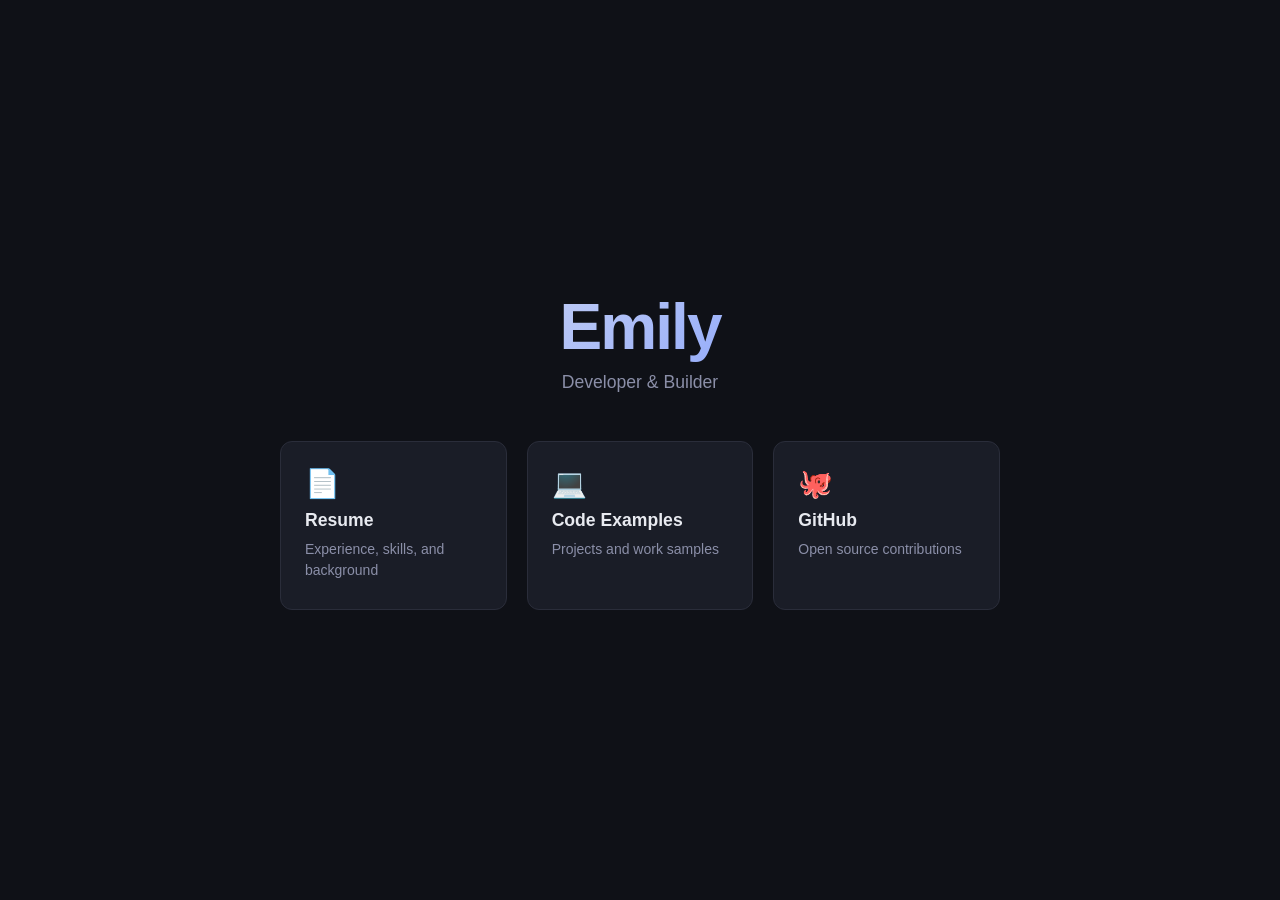
==== index.html @ 5e96f5df "Initial GitHub Pages landing zone site" ====
<!DOCTYPE html>
<html lang="en">
<head>
  <meta charset="UTF-8" />
  <meta name="viewport" content="width=device-width, initial-scale=1.0" />
  <title>Emily – Landing Zone</title>
  <link rel="stylesheet" href="style.css" />
</head>
<body>
  <main>
    <header>
      <h1>Emily</h1>
      <p class="tagline">Developer &amp; Builder</p>
    </header>

    <nav class="cards">
      <a class="card" href="resume.html">
        <span class="icon">📄</span>
        <h2>Resume</h2>
        <p>Experience, skills, and background</p>
      </a>

      <a class="card" href="projects.html">
        <span class="icon">💻</span>
        <h2>Code Examples</h2>
        <p>Projects and work samples</p>
      </a>

      <a class="card" href="https://github.com/emily" target="_blank" rel="noopener">
        <span class="icon">🐙</span>
        <h2>GitHub</h2>
        <p>Open source contributions</p>
      </a>
    </nav>
  </main>
</body>
</html>
---- style.css ----
*, *::before, *::after {
  box-sizing: border-box;
  margin: 0;
  padding: 0;
}

:root {
  --bg: #0f1117;
  --surface: #1a1d27;
  --border: #2a2d3a;
  --accent: #6c8eff;
  --accent-hover: #8aa3ff;
  --text: #e8eaf0;
  --muted: #8b8fa8;
  --radius: 12px;
}

body {
  background: var(--bg);
  color: var(--text);
  font-family: -apple-system, BlinkMacSystemFont, "Segoe UI", sans-serif;
  min-height: 100vh;
  display: flex;
  align-items: center;
  justify-content: center;
  padding: 2rem;
}

main {
  max-width: 720px;
  width: 100%;
}

header {
  text-align: center;
  margin-bottom: 3rem;
}

header h1 {
  font-size: clamp(2.5rem, 6vw, 4rem);
  font-weight: 700;
  letter-spacing: -0.03em;
  background: linear-gradient(135deg, var(--text), var(--accent));
  -webkit-background-clip: text;
  -webkit-text-fill-color: transparent;
  background-clip: text;
}

.tagline {
  margin-top: 0.5rem;
  color: var(--muted);
  font-size: 1.1rem;
}

.cards {
  display: grid;
  grid-template-columns: repeat(auto-fit, minmax(180px, 1fr));
  gap: 1.25rem;
}

.card {
  background: var(--surface);
  border: 1px solid var(--border);
  border-radius: var(--radius);
  padding: 1.75rem 1.5rem;
  text-decoration: none;
  color: inherit;
  transition: border-color 0.2s, transform 0.2s, box-shadow 0.2s;
  display: flex;
  flex-direction: column;
  gap: 0.5rem;
}

.card:hover {
  border-color: var(--accent);
  transform: translateY(-3px);
  box-shadow: 0 8px 24px rgba(108, 142, 255, 0.12);
}

.card .icon {
  font-size: 1.75rem;
  line-height: 1;
}

.card h2 {
  font-size: 1.1rem;
  font-weight: 600;
  margin-top: 0.25rem;
}

.card p {
  font-size: 0.875rem;
  color: var(--muted);
  line-height: 1.5;
}

/* Shared page styles */
.page {
  max-width: 720px;
  margin: 0 auto;
  padding: 2rem;
}

.back {
  display: inline-flex;
  align-items: center;
  gap: 0.4rem;
  color: var(--accent);
  text-decoration: none;
  font-size: 0.9rem;
  margin-bottom: 2rem;
}

.back:hover { color: var(--accent-hover); }

.page h1 {
  font-size: 2rem;
  margin-bottom: 0.5rem;
}

.page .subtitle {
  color: var(--muted);
  margin-bottom: 2.5rem;
}

/* Resume styles */
.section {
  margin-bottom: 2.5rem;
}

.section h2 {
  font-size: 0.75rem;
  text-transform: uppercase;
  letter-spacing: 0.1em;
  color: var(--accent);
  margin-bottom: 1rem;
  padding-bottom: 0.5rem;
  border-bottom: 1px solid var(--border);
}

.entry {
  margin-bottom: 1.25rem;
}

.entry-header {
  display: flex;
  justify-content: space-between;
  align-items: baseline;
  flex-wrap: wrap;
  gap: 0.25rem;
}

.entry h3 {
  font-size: 1rem;
  font-weight: 600;
}

.entry .date {
  font-size: 0.8rem;
  color: var(--muted);
}

.entry .org {
  color: var(--muted);
  font-size: 0.9rem;
  margin-bottom: 0.4rem;
}

.entry ul {
  padding-left: 1.25rem;
  font-size: 0.9rem;
  line-height: 1.7;
  color: var(--muted);
}

.tags {
  display: flex;
  flex-wrap: wrap;
  gap: 0.5rem;
}

.tag {
  background: var(--border);
  border-radius: 4px;
  padding: 0.25rem 0.65rem;
  font-size: 0.8rem;
  color: var(--text);
}

/* Projects styles */
.project-grid {
  display: grid;
  gap: 1.25rem;
}

.project-card {
  background: var(--surface);
  border: 1px solid var(--border);
  border-radius: var(--radius);
  padding: 1.5rem;
}

.project-card h3 {
  font-size: 1.05rem;
  margin-bottom: 0.4rem;
}

.project-card p {
  color: var(--muted);
  font-size: 0.9rem;
  line-height: 1.6;
  margin-bottom: 1rem;
}

.project-links {
  display: flex;
  gap: 0.75rem;
}

.project-links a {
  color: var(--accent);
  text-decoration: none;
  font-size: 0.85rem;
}

.project-links a:hover { color: var(--accent-hover); }
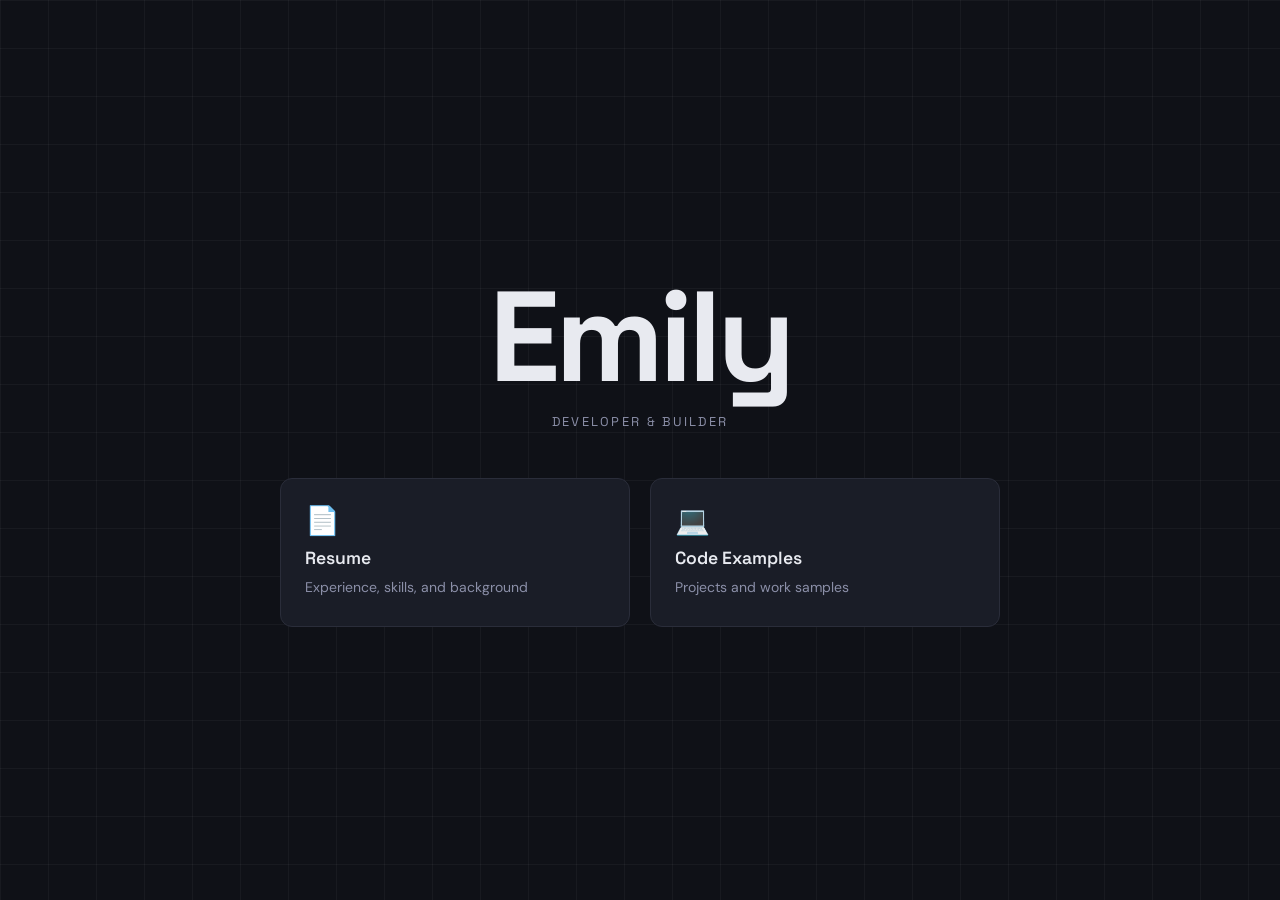
==== commit fccd5933: "Add GitHub Actions workflow for deployment, enhance HTML metadata, and update styles - Created deplo" ====
--- a/index.html
+++ b/index.html
@@ -3,7 +3,11 @@
 <head>
   <meta charset="UTF-8" />
   <meta name="viewport" content="width=device-width, initial-scale=1.0" />
-  <title>Emily – Landing Zone</title>
+  <title>Emily S. Burch – Software Engineer</title>
+  <meta name="description" content="Portfolio of Emily S. Burch — senior software engineer specializing in CI/CD, game engine build systems, and platform delivery." />
+  <link rel="icon" href="data:image/svg+xml,<svg xmlns='http://www.w3.org/2000/svg' viewBox='0 0 32 32'><rect width='32' height='32' rx='6' fill='%230f1117'/><text x='16' y='23' text-anchor='middle' font-family='system-ui,sans-serif' font-size='19' font-weight='700' fill='%236c8eff'>E</text></svg>" />
+  <link rel="preconnect" href="https://fonts.googleapis.com" />
+  <link rel="preconnect" href="https://fonts.gstatic.com" crossorigin />
   <link rel="stylesheet" href="style.css" />
 </head>
 <body>
@@ -13,23 +17,17 @@
       <p class="tagline">Developer &amp; Builder</p>
     </header>
 
-    <nav class="cards">
+    <nav class="cards" aria-label="Site sections">
       <a class="card" href="resume.html">
-        <span class="icon">📄</span>
+        <span class="icon" aria-hidden="true">📄</span>
         <h2>Resume</h2>
         <p>Experience, skills, and background</p>
       </a>
 
       <a class="card" href="projects.html">
-        <span class="icon">💻</span>
+        <span class="icon" aria-hidden="true">💻</span>
         <h2>Code Examples</h2>
         <p>Projects and work samples</p>
-      </a>
-
-      <a class="card" href="https://github.com/emily" target="_blank" rel="noopener">
-        <span class="icon">🐙</span>
-        <h2>GitHub</h2>
-        <p>Open source contributions</p>
       </a>
     </nav>
   </main>
--- a/style.css
+++ b/style.css
@@ -1,24 +1,42 @@
+@import url('https://fonts.googleapis.com/css2?family=Space+Grotesk:wght@400;600;700&family=DM+Sans:wght@400;500&display=swap');
+
 *, *::before, *::after {
   box-sizing: border-box;
   margin: 0;
   padding: 0;
 }
 
+@keyframes fade-up {
+  from { opacity: 0; transform: translateY(10px); }
+  to   { opacity: 1; transform: translateY(0); }
+}
+
+/* Focus indicators — visible for all keyboard/assistive-tech users */
+:focus-visible {
+  outline: 2px solid var(--accent);
+  outline-offset: 3px;
+  border-radius: var(--radius-sm);
+}
+
 :root {
+  --font-heading: 'Space Grotesk', sans-serif;
+  --font-body: 'DM Sans', sans-serif;
   --bg: #0f1117;
   --surface: #1a1d27;
   --border: #2a2d3a;
   --accent: #6c8eff;
   --accent-hover: #8aa3ff;
+  --accent-glow: rgba(108, 142, 255, 0.12);
   --text: #e8eaf0;
   --muted: #8b8fa8;
   --radius: 12px;
+  --radius-sm: 4px;
 }
 
 body {
   background: var(--bg);
   color: var(--text);
-  font-family: -apple-system, BlinkMacSystemFont, "Segoe UI", sans-serif;
+  font-family: var(--font-body);
   min-height: 100vh;
   display: flex;
   align-items: center;
@@ -26,9 +44,23 @@
   padding: 2rem;
 }
 
+/* Subtle technical grid — adds depth without decoration */
+body::before {
+  content: '';
+  position: fixed;
+  inset: 0;
+  background-image:
+    linear-gradient(rgba(255, 255, 255, 0.04) 1px, transparent 1px),
+    linear-gradient(90deg, rgba(255, 255, 255, 0.04) 1px, transparent 1px);
+  background-size: 48px 48px;
+  pointer-events: none;
+  z-index: -1;
+}
+
 main {
   max-width: 720px;
   width: 100%;
+  animation: fade-up 0.45s cubic-bezier(0.25, 1, 0.5, 1) both;
 }
 
 header {
@@ -37,19 +69,22 @@
 }
 
 header h1 {
-  font-size: clamp(2.5rem, 6vw, 4rem);
+  font-family: var(--font-heading);
+  font-size: clamp(4rem, 12vw, 8rem);
   font-weight: 700;
-  letter-spacing: -0.03em;
-  background: linear-gradient(135deg, var(--text), var(--accent));
-  -webkit-background-clip: text;
-  -webkit-text-fill-color: transparent;
-  background-clip: text;
-}
-
+  letter-spacing: -0.04em;
+  line-height: 1;
+}
+
+/* Index styles */
 .tagline {
-  margin-top: 0.5rem;
-  color: var(--muted);
-  font-size: 1.1rem;
+  margin-top: 0.75rem;
+  color: var(--muted);
+  font-family: var(--font-heading);
+  font-size: 0.8rem;
+  font-weight: 400;
+  text-transform: uppercase;
+  letter-spacing: 0.18em;
 }
 
 .cards {
@@ -71,10 +106,21 @@
   gap: 0.5rem;
 }
 
-.card:hover {
+.card:hover,
+.card:focus-visible {
   border-color: var(--accent);
   transform: translateY(-3px);
-  box-shadow: 0 8px 24px rgba(108, 142, 255, 0.12);
+  box-shadow: 0 8px 24px var(--accent-glow);
+}
+
+.card:active {
+  transform: translateY(-1px);
+  box-shadow: 0 3px 10px var(--accent-glow);
+  transition-duration: 0.1s;
+}
+
+.card:focus-visible {
+  outline-offset: 2px;
 }
 
 .card .icon {
@@ -83,6 +129,7 @@
 }
 
 .card h2 {
+  font-family: var(--font-heading);
   font-size: 1.1rem;
   font-weight: 600;
   margin-top: 0.25rem;
@@ -99,6 +146,7 @@
   max-width: 720px;
   margin: 0 auto;
   padding: 2rem;
+  align-self: flex-start; /* Anchor to top; don't float on tall viewports */
 }
 
 .back {
@@ -109,12 +157,21 @@
   text-decoration: none;
   font-size: 0.9rem;
   margin-bottom: 2rem;
-}
-
-.back:hover { color: var(--accent-hover); }
+  min-height: 44px;
+  padding-inline: 0.25rem;
+  transition: color 0.2s, transform 0.2s;
+}
+
+.back:hover {
+  color: var(--accent-hover);
+  transform: translateX(-3px);
+}
 
 .page h1 {
-  font-size: 2rem;
+  font-family: var(--font-heading);
+  font-size: clamp(2rem, 4vw, 2.75rem);
+  font-weight: 700;
+  letter-spacing: -0.02em;
   margin-bottom: 0.5rem;
 }
 
@@ -123,13 +180,49 @@
   margin-bottom: 2.5rem;
 }
 
+.page .subtitle a {
+  color: var(--accent);
+  text-decoration: none;
+  transition: color 0.2s;
+}
+
+.page .subtitle a:hover {
+  color: var(--accent-hover);
+}
+
 /* Resume styles */
+.section-body {
+  font-size: 0.95rem;
+  line-height: 1.7;
+  color: var(--muted);
+  overflow-wrap: break-word;
+}
+
+.skill-list {
+  display: flex;
+  flex-direction: column;
+  gap: 0.6rem;
+}
+
+.skill-row {
+  display: flex;
+  gap: 0.75rem;
+  flex-wrap: wrap;
+  align-items: baseline;
+}
+
+.skill-label {
+  font-size: 0.85rem;
+  color: var(--muted);
+  min-width: 200px;
+}
+
 .section {
   margin-bottom: 2.5rem;
 }
 
 .section h2 {
-  font-size: 0.75rem;
+  font-size: 0.8rem;
   text-transform: uppercase;
   letter-spacing: 0.1em;
   color: var(--accent);
@@ -171,6 +264,7 @@
   font-size: 0.9rem;
   line-height: 1.7;
   color: var(--muted);
+  overflow-wrap: break-word;
 }
 
 .tags {
@@ -181,7 +275,7 @@
 
 .tag {
   background: var(--border);
-  border-radius: 4px;
+  border-radius: var(--radius-sm);
   padding: 0.25rem 0.65rem;
   font-size: 0.8rem;
   color: var(--text);
@@ -198,11 +292,22 @@
   border: 1px solid var(--border);
   border-radius: var(--radius);
   padding: 1.5rem;
-}
-
-.project-card h3 {
+  transition: border-color 0.2s;
+}
+
+.project-card:hover {
+  border-color: var(--muted);
+}
+
+.project-card h2 {
+  font-family: var(--font-heading);
   font-size: 1.05rem;
+  font-weight: 600;
   margin-bottom: 0.4rem;
+}
+
+.project-card .tags {
+  margin-bottom: 0.75rem;
 }
 
 .project-card p {
@@ -210,6 +315,7 @@
   font-size: 0.9rem;
   line-height: 1.6;
   margin-bottom: 1rem;
+  overflow-wrap: break-word;
 }
 
 .project-links {
@@ -221,6 +327,115 @@
   color: var(--accent);
   text-decoration: none;
   font-size: 0.85rem;
+  padding: 0.5rem 0.25rem;
+  min-height: 44px;
+  display: inline-flex;
+  align-items: center;
+  transition: color 0.2s;
 }
 
 .project-links a:hover { color: var(--accent-hover); }
+
+/* Respect reduced-motion preference */
+@media (prefers-reduced-motion: reduce) {
+  main {
+    animation: none;
+  }
+
+  .card {
+    transition: border-color 0.2s;
+  }
+
+  .card:hover,
+  .card:focus-visible {
+    transform: none;
+  }
+
+  .card:active {
+    transform: none;
+  }
+
+  .back:hover {
+    transform: none;
+  }
+}
+
+/* Mobile — tighten spacing once content naturally fills narrow viewports */
+@media (max-width: 560px) {
+  body {
+    padding: 1.25rem;
+  }
+
+  .page {
+    padding: 1.25rem;
+  }
+
+  .skill-label {
+    min-width: 130px;
+    font-size: 0.8rem;
+  }
+}
+
+/* Print — resume should be readable on paper */
+@media print {
+  :root {
+    --bg: white;
+    --surface: white;
+    --border: #ccc;
+    --text: #111;
+    --muted: #444;
+    --accent: #333;
+    --accent-hover: #333;
+  }
+
+  body {
+    display: block;
+    padding: 0;
+    min-height: auto;
+    font-size: 10.5pt;
+    background: white;
+    color: #111;
+  }
+
+  body::before {
+    display: none;
+  }
+
+  .page {
+    max-width: none;
+    padding: 0.6in 0.75in;
+    margin: 0;
+  }
+
+  .back {
+    display: none;
+  }
+
+  /* Remove decorative chrome */
+  .card,
+  .project-card {
+    box-shadow: none;
+    border-color: #ddd;
+  }
+
+  /* Avoid splitting entries across pages */
+  .entry {
+    break-inside: avoid;
+  }
+
+  .section {
+    break-inside: avoid;
+  }
+
+  /* Links: show href for external links, suppress for tel/mailto */
+  a[href^="http"]::after {
+    content: " (" attr(href) ")";
+    font-size: 0.8em;
+    color: #555;
+  }
+
+  a[href^="tel"]::after,
+  a[href^="mailto"]::after {
+    content: none;
+  }
+}
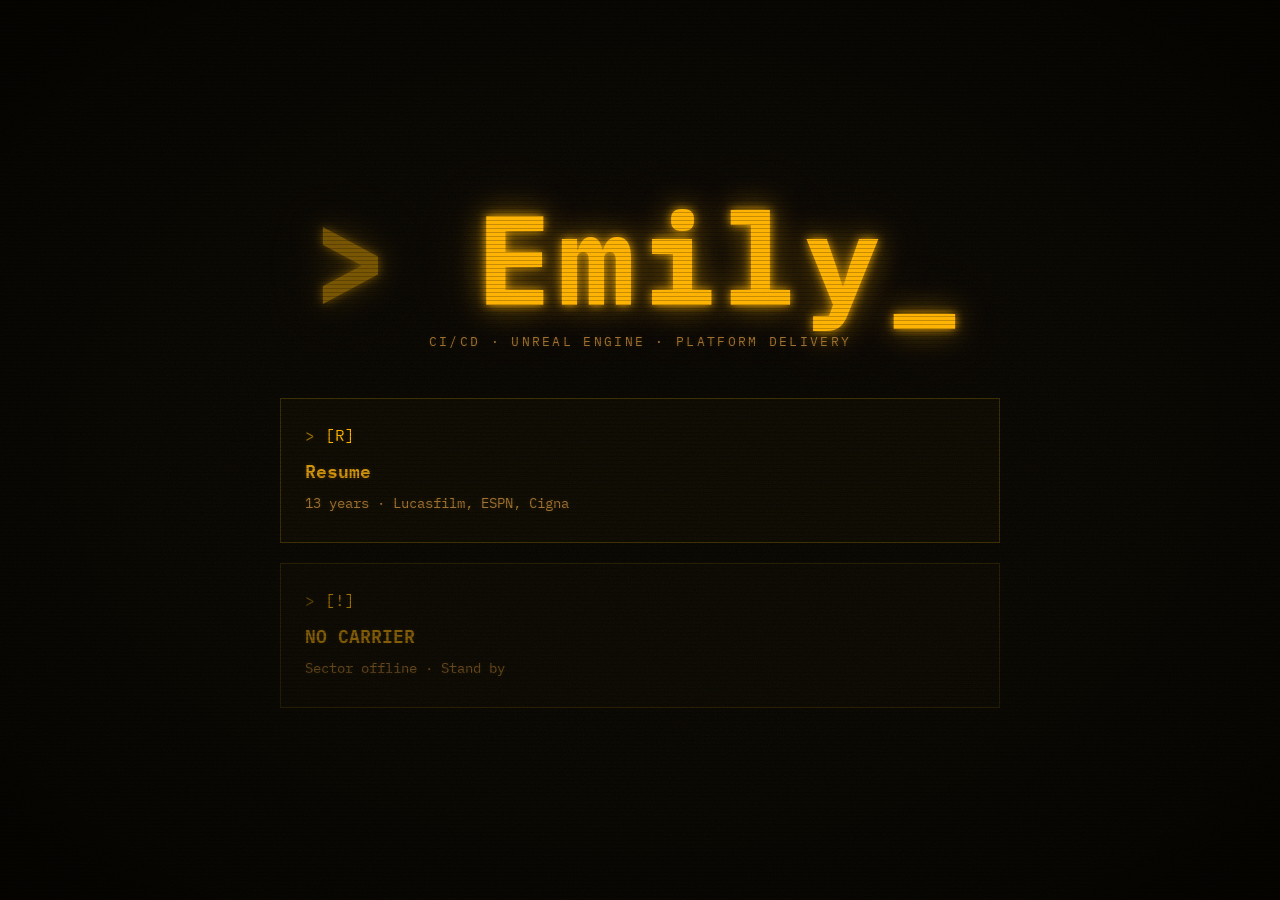
==== commit 149a8525: "Redesign site with CRT terminal aesthetic and harden for production - Replace Space Grotesk/DM Sans " ====
--- a/index.html
+++ b/index.html
@@ -5,29 +5,29 @@
   <meta name="viewport" content="width=device-width, initial-scale=1.0" />
   <title>Emily S. Burch – Software Engineer</title>
   <meta name="description" content="Portfolio of Emily S. Burch — senior software engineer specializing in CI/CD, game engine build systems, and platform delivery." />
-  <link rel="icon" href="data:image/svg+xml,<svg xmlns='http://www.w3.org/2000/svg' viewBox='0 0 32 32'><rect width='32' height='32' rx='6' fill='%230f1117'/><text x='16' y='23' text-anchor='middle' font-family='system-ui,sans-serif' font-size='19' font-weight='700' fill='%236c8eff'>E</text></svg>" />
+  <link rel="icon" href="data:image/svg+xml,<svg xmlns='http://www.w3.org/2000/svg' viewBox='0 0 32 32'><rect width='32' height='32' rx='0' fill='%23080600'/><text x='16' y='23' text-anchor='middle' font-family='monospace' font-size='19' font-weight='700' fill='%23ffb300'>E</text></svg>" />
   <link rel="preconnect" href="https://fonts.googleapis.com" />
   <link rel="preconnect" href="https://fonts.gstatic.com" crossorigin />
   <link rel="stylesheet" href="style.css" />
 </head>
 <body>
-  <main>
+  <main class="flicker">
     <header>
       <h1>Emily</h1>
-      <p class="tagline">Developer &amp; Builder</p>
+      <p class="tagline">CI/CD &middot; Unreal Engine &middot; Platform Delivery</p>
     </header>
 
     <nav class="cards" aria-label="Site sections">
       <a class="card" href="resume.html">
-        <span class="icon" aria-hidden="true">📄</span>
+        <span class="icon" aria-hidden="true">[R]</span>
         <h2>Resume</h2>
-        <p>Experience, skills, and background</p>
+        <p>13 years &middot; Lucasfilm, ESPN, Cigna</p>
       </a>
 
-      <a class="card" href="projects.html">
-        <span class="icon" aria-hidden="true">💻</span>
-        <h2>Code Examples</h2>
-        <p>Projects and work samples</p>
+      <a class="card card--offline" href="projects.html">
+        <span class="icon" aria-hidden="true">[!]</span>
+        <h2>NO CARRIER</h2>
+        <p>Sector offline &middot; Stand by</p>
       </a>
     </nav>
   </main>
--- a/style.css
+++ b/style.css
@@ -1,4 +1,4 @@
-@import url('https://fonts.googleapis.com/css2?family=Space+Grotesk:wght@400;600;700&family=DM+Sans:wght@400;500&display=swap');
+@import url('https://fonts.googleapis.com/css2?family=IBM+Plex+Mono:wght@400;600;700&display=swap');
 
 *, *::before, *::after {
   box-sizing: border-box;
@@ -9,6 +9,22 @@
 @keyframes fade-up {
   from { opacity: 0; transform: translateY(10px); }
   to   { opacity: 1; transform: translateY(0); }
+}
+
+@keyframes blink {
+  0%, 100% { opacity: 1; }
+  50%       { opacity: 0; }
+}
+
+/* Subtle phosphor flicker — analog refresh irregularity */
+@keyframes flicker {
+  0%   { opacity: 1; }
+  2%   { opacity: 0.96; }
+  4%   { opacity: 1; }
+  52%  { opacity: 1; }
+  54%  { opacity: 0.97; }
+  56%  { opacity: 1; }
+  100% { opacity: 1; }
 }
 
 /* Focus indicators — visible for all keyboard/assistive-tech users */
@@ -19,22 +35,22 @@
 }
 
 :root {
-  --font-heading: 'Space Grotesk', sans-serif;
-  --font-body: 'DM Sans', sans-serif;
-  --bg: #0f1117;
-  --surface: #1a1d27;
-  --border: #2a2d3a;
-  --accent: #6c8eff;
-  --accent-hover: #8aa3ff;
-  --accent-glow: rgba(108, 142, 255, 0.12);
-  --text: #e8eaf0;
-  --muted: #8b8fa8;
-  --radius: 12px;
-  --radius-sm: 4px;
+  --font-heading: 'IBM Plex Mono', 'Courier New', monospace;
+  --font-body: 'IBM Plex Mono', 'Courier New', monospace;
+  --bg: #080600;
+  --surface: #0d0a00;
+  --border: #3a2c00;
+  --accent: #ffb300;
+  --accent-hover: #ffc840;
+  --accent-glow: rgba(255, 179, 0, 0.2);
+  --text: #d4940a;
+  --muted: #a07030;
+  --radius: 0px;
+  --radius-sm: 0px;
 }
 
 body {
-  background: var(--bg);
+  background-color: var(--bg);
   color: var(--text);
   font-family: var(--font-body);
   min-height: 100vh;
@@ -42,19 +58,37 @@
   align-items: center;
   justify-content: center;
   padding: 2rem;
-}
-
-/* Subtle technical grid — adds depth without decoration */
+  /* Global phosphor bloom — all text has slight amber glow like lit phosphor */
+  text-shadow: 0 0 4px rgba(255, 179, 0, 0.2);
+}
+
+/* CRT scanlines — horizontal raster lines of a phosphor display */
 body::before {
   content: '';
   position: fixed;
   inset: 0;
-  background-image:
-    linear-gradient(rgba(255, 255, 255, 0.04) 1px, transparent 1px),
-    linear-gradient(90deg, rgba(255, 255, 255, 0.04) 1px, transparent 1px);
-  background-size: 48px 48px;
+  background: repeating-linear-gradient(
+    0deg,
+    transparent,
+    transparent 3px,
+    rgba(0, 0, 0, 0.22) 3px,
+    rgba(0, 0, 0, 0.22) 4px
+  );
   pointer-events: none;
-  z-index: -1;
+  z-index: 9999;
+}
+
+/* CRT vignette + phosphor noise — screen darker at edges, slight grain */
+body::after {
+  content: '';
+  position: fixed;
+  inset: 0;
+  background:
+    radial-gradient(ellipse at center, transparent 45%, rgba(0, 0, 0, 0.75) 100%),
+    url("data:image/svg+xml,%3Csvg xmlns='http://www.w3.org/2000/svg' width='200' height='200'%3E%3Cfilter id='n'%3E%3CfeTurbulence type='fractalNoise' baseFrequency='0.85' numOctaves='4' stitchTiles='stitch'/%3E%3C/filter%3E%3Crect width='200' height='200' filter='url(%23n)' opacity='0.08'/%3E%3C/svg%3E");
+  pointer-events: none;
+  z-index: 9998;
+  opacity: 0.6;
 }
 
 main {
@@ -63,6 +97,13 @@
   animation: fade-up 0.45s cubic-bezier(0.25, 1, 0.5, 1) both;
 }
 
+/* Flicker only on the landing page — resume is a document, not a terminal session */
+main.flicker {
+  animation:
+    fade-up 0.45s cubic-bezier(0.25, 1, 0.5, 1) both,
+    flicker 9s 0.5s linear infinite;
+}
+
 header {
   text-align: center;
   margin-bottom: 3rem;
@@ -72,8 +113,27 @@
   font-family: var(--font-heading);
   font-size: clamp(4rem, 12vw, 8rem);
   font-weight: 700;
-  letter-spacing: -0.04em;
+  letter-spacing: 0.04em;
   line-height: 1;
+  color: var(--accent);
+  text-shadow:
+    0 0 10px rgba(255, 179, 0, 0.9),
+    0 0 30px rgba(255, 179, 0, 0.5),
+    0 0 70px rgba(255, 179, 0, 0.2);
+}
+
+/* Terminal prompt prefix */
+header h1::before {
+  content: '> ';
+  color: var(--accent);
+  opacity: 0.45;
+}
+
+/* Blinking cursor — stops after 5 blinks then stays solid, like a real terminal */
+header h1::after {
+  content: '_';
+  animation: blink 1.2s step-end 5;
+  animation-fill-mode: forwards;
 }
 
 /* Index styles */
@@ -88,8 +148,8 @@
 }
 
 .cards {
-  display: grid;
-  grid-template-columns: repeat(auto-fit, minmax(180px, 1fr));
+  display: flex;
+  flex-direction: column;
   gap: 1.25rem;
 }
 
@@ -100,7 +160,7 @@
   padding: 1.75rem 1.5rem;
   text-decoration: none;
   color: inherit;
-  transition: border-color 0.2s, transform 0.2s, box-shadow 0.2s;
+  transition: border-color 0.15s, box-shadow 0.15s;
   display: flex;
   flex-direction: column;
   gap: 0.5rem;
@@ -108,24 +168,69 @@
 
 .card:hover,
 .card:focus-visible {
+  background: var(--accent);
+  color: var(--bg);
   border-color: var(--accent);
-  transform: translateY(-3px);
-  box-shadow: 0 8px 24px var(--accent-glow);
+  box-shadow: none;
+  text-shadow: none;
+}
+
+.card:hover .icon,
+.card:focus-visible .icon {
+  color: var(--bg);
+}
+
+.card:hover p,
+.card:focus-visible p {
+  color: var(--bg);
+  opacity: 0.75;
 }
 
 .card:active {
-  transform: translateY(-1px);
-  box-shadow: 0 3px 10px var(--accent-glow);
-  transition-duration: 0.1s;
+  background: var(--accent-hover);
+  transition-duration: 0.05s;
 }
 
 .card:focus-visible {
   outline-offset: 2px;
 }
 
+/* Offline / unavailable card variant */
+.card--offline {
+  opacity: 0.6;
+}
+
+.card--offline:hover,
+.card--offline:focus-visible {
+  background: var(--surface);
+  color: inherit;
+  border-color: var(--muted);
+  box-shadow: none;
+  text-shadow: inherit;
+}
+
+.card--offline:hover .icon,
+.card--offline:focus-visible .icon {
+  color: var(--accent);
+}
+
+.card--offline:hover p,
+.card--offline:focus-visible p {
+  color: var(--muted);
+  opacity: 1;
+}
+
 .card .icon {
-  font-size: 1.75rem;
+  font-size: 1rem;
   line-height: 1;
+  color: var(--accent);
+  letter-spacing: 0;
+}
+
+/* Terminal selection prompt before menu items */
+.card .icon::before {
+  content: '> ';
+  opacity: 0.6;
 }
 
 .card h2 {
@@ -155,23 +260,23 @@
   gap: 0.4rem;
   color: var(--accent);
   text-decoration: none;
-  font-size: 0.9rem;
+  font-size: 1.1rem;
+  font-weight: 600;
   margin-bottom: 2rem;
   min-height: 44px;
   padding-inline: 0.25rem;
-  transition: color 0.2s, transform 0.2s;
+  transition: color 0.15s;
 }
 
 .back:hover {
   color: var(--accent-hover);
-  transform: translateX(-3px);
 }
 
 .page h1 {
   font-family: var(--font-heading);
   font-size: clamp(2rem, 4vw, 2.75rem);
-  font-weight: 700;
-  letter-spacing: -0.02em;
+  font-weight: 600;
+  letter-spacing: 0.02em;
   margin-bottom: 0.5rem;
 }
 
@@ -183,7 +288,9 @@
 .page .subtitle a {
   color: var(--accent);
   text-decoration: none;
-  transition: color 0.2s;
+  transition: color 0.15s;
+  padding-block: 0.2rem; /* increase tap target on mobile */
+  display: inline-block;
 }
 
 .page .subtitle a:hover {
@@ -217,6 +324,11 @@
   min-width: 200px;
 }
 
+.skill-row > span:not(.skill-label) {
+  overflow-wrap: break-word;
+  min-width: 0;
+}
+
 .section {
   margin-bottom: 2.5rem;
 }
@@ -229,6 +341,13 @@
   margin-bottom: 1rem;
   padding-bottom: 0.5rem;
   border-bottom: 1px solid var(--border);
+  text-shadow: 0 0 8px rgba(255, 179, 0, 0.4);
+}
+
+/* Terminal comment prefix on section labels */
+.section h2::before {
+  content: '// ';
+  opacity: 0.5;
 }
 
 .entry {
@@ -246,6 +365,8 @@
 .entry h3 {
   font-size: 1rem;
   font-weight: 600;
+  min-width: 0;
+  overflow-wrap: break-word;
 }
 
 .entry .date {
@@ -253,18 +374,43 @@
   color: var(--muted);
 }
 
+/* Bracketed dates — terminal timestamp style */
+.entry .date::before { content: '['; }
+.entry .date::after  { content: ']'; }
+
 .entry .org {
   color: var(--muted);
   font-size: 0.9rem;
   margin-bottom: 0.4rem;
 }
 
+/* @ prefix on org/location — like a handle or address */
+.entry .org::before {
+  content: '@ ';
+  color: var(--accent);
+  opacity: 0.7;
+}
+
 .entry ul {
-  padding-left: 1.25rem;
+  padding-left: 1.5rem;
   font-size: 0.9rem;
   line-height: 1.7;
   color: var(--muted);
   overflow-wrap: break-word;
+  list-style: none;
+}
+
+/* Terminal prompt character as list bullet */
+.entry ul li {
+  position: relative;
+}
+
+.entry ul li::before {
+  content: '>';
+  position: absolute;
+  left: -1.25rem;
+  color: var(--accent);
+  opacity: 0.6;
 }
 
 .tags {
@@ -281,6 +427,18 @@
   color: var(--text);
 }
 
+/* Terminal session log — offline / status pages */
+.terminal-log {
+  font-family: var(--font-body);
+  font-size: 0.9rem;
+  line-height: 2.2;
+  color: var(--muted);
+  border: 1px solid var(--border);
+  padding: 1.5rem 1.75rem;
+  overflow-x: auto;
+  white-space: pre;
+}
+
 /* Projects styles */
 .project-grid {
   display: grid;
@@ -292,11 +450,12 @@
   border: 1px solid var(--border);
   border-radius: var(--radius);
   padding: 1.5rem;
-  transition: border-color 0.2s;
+  transition: border-color 0.15s, box-shadow 0.15s;
 }
 
 .project-card:hover {
-  border-color: var(--muted);
+  border-color: var(--accent);
+  box-shadow: 0 0 14px var(--accent-glow);
 }
 
 .project-card h2 {
@@ -331,32 +490,37 @@
   min-height: 44px;
   display: inline-flex;
   align-items: center;
-  transition: color 0.2s;
+  transition: color 0.15s;
 }
 
 .project-links a:hover { color: var(--accent-hover); }
 
 /* Respect reduced-motion preference */
 @media (prefers-reduced-motion: reduce) {
-  main {
+  main,
+  main.flicker {
     animation: none;
   }
 
+  header h1::after {
+    animation: none;
+  }
+
   .card {
-    transition: border-color 0.2s;
-  }
-
-  .card:hover,
-  .card:focus-visible {
-    transform: none;
-  }
-
-  .card:active {
-    transform: none;
-  }
-
-  .back:hover {
-    transform: none;
+    transition: border-color 0.15s;
+  }
+
+  .project-card {
+    transition: border-color 0.15s;
+  }
+
+  .project-card:hover {
+    box-shadow: none;
+  }
+
+  .back,
+  .project-links a {
+    transition: color 0.15s;
   }
 }
 
@@ -397,8 +561,14 @@
     color: #111;
   }
 
-  body::before {
+  body::before,
+  body::after {
     display: none;
+  }
+
+  * {
+    text-shadow: none !important;
+    animation: none !important;
   }
 
   .page {
@@ -427,6 +597,29 @@
     break-inside: avoid;
   }
 
+  /* Suppress terminal chrome decorations in print */
+  .section h2::before,
+  .entry .org::before,
+  .entry ul li::before,
+  .card .icon::before {
+    content: none;
+  }
+
+  .entry .date::before,
+  .entry .date::after {
+    content: none;
+  }
+
+  /* Restore standard list style for print */
+  .entry ul {
+    list-style: disc;
+    padding-left: 1.25rem;
+  }
+
+  .entry ul li::before {
+    display: none;
+  }
+
   /* Links: show href for external links, suppress for tel/mailto */
   a[href^="http"]::after {
     content: " (" attr(href) ")";
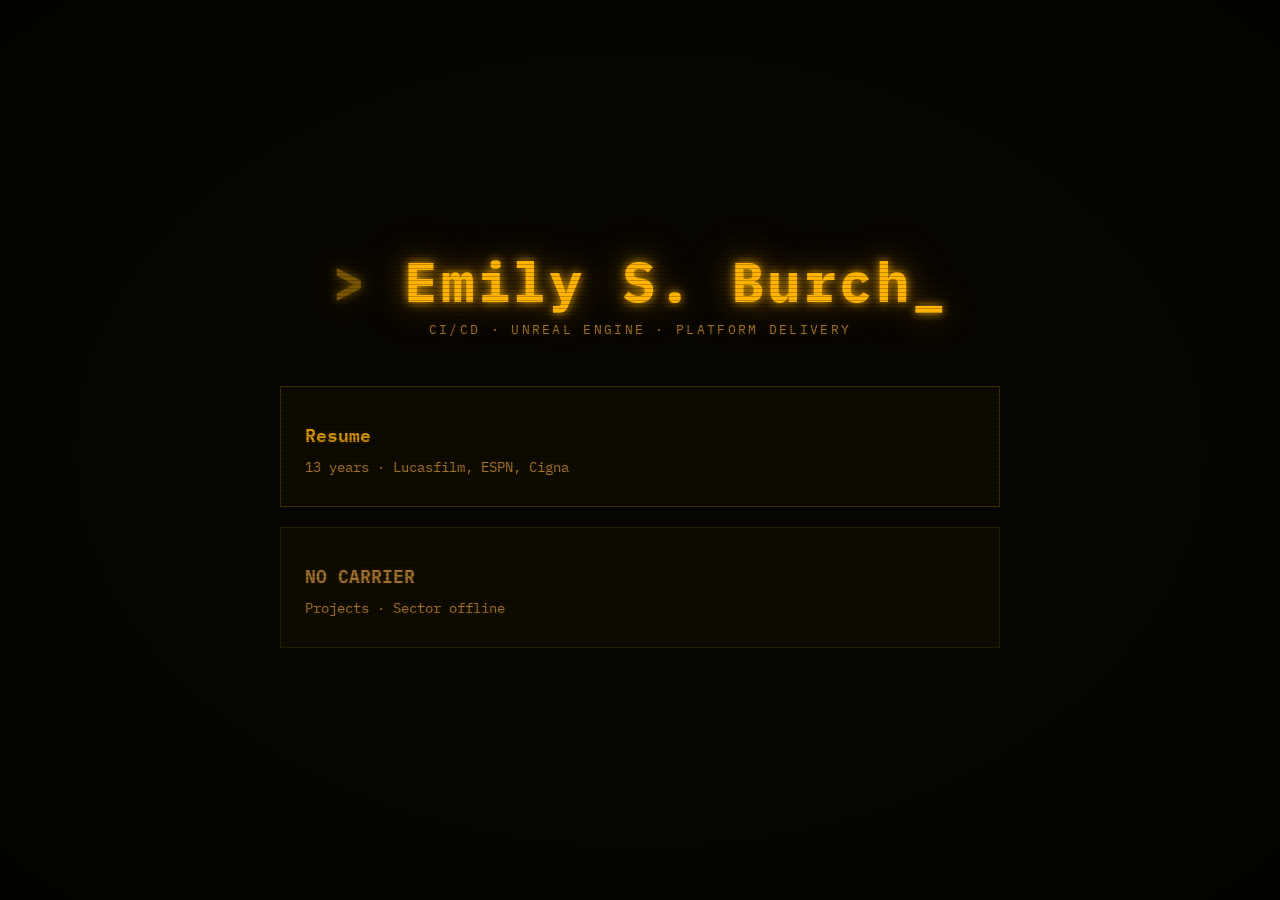
==== commit 425880dd: "Add resume generation script, update deployment workflow, and enhance HTML structure" ====
--- a/index.html
+++ b/index.html
@@ -3,32 +3,35 @@
 <head>
   <meta charset="UTF-8" />
   <meta name="viewport" content="width=device-width, initial-scale=1.0" />
+  <meta name="format-detection" content="telephone=no" />
   <title>Emily S. Burch – Software Engineer</title>
   <meta name="description" content="Portfolio of Emily S. Burch — senior software engineer specializing in CI/CD, game engine build systems, and platform delivery." />
-  <link rel="icon" href="data:image/svg+xml,<svg xmlns='http://www.w3.org/2000/svg' viewBox='0 0 32 32'><rect width='32' height='32' rx='0' fill='%23080600'/><text x='16' y='23' text-anchor='middle' font-family='monospace' font-size='19' font-weight='700' fill='%23ffb300'>E</text></svg>" />
+  <link rel="icon" href="data:image/svg+xml,%3Csvg xmlns='http://www.w3.org/2000/svg' viewBox='0 0 32 32'%3E%3Crect width='32' height='32' rx='0' fill='%23080600'/%3E%3Ctext x='16' y='23' text-anchor='middle' font-family='monospace' font-size='19' font-weight='700' fill='%23ffb300'%3EE%3C/text%3E%3C/svg%3E" />
+  <meta name="theme-color" content="#080600" />
   <link rel="preconnect" href="https://fonts.googleapis.com" />
   <link rel="preconnect" href="https://fonts.gstatic.com" crossorigin />
+  <link rel="stylesheet" href="https://fonts.googleapis.com/css2?family=IBM+Plex+Mono:wght@400;600;700&display=swap" />
   <link rel="stylesheet" href="style.css" />
 </head>
 <body>
-  <main class="flicker">
+  <a class="skip-link" href="#main-content">Skip to content</a>
+  <main class="flicker" id="main-content" tabindex="-1">
     <header>
-      <h1>Emily</h1>
+      <h1 aria-label="Emily S. Burch">Emily<span class="name-suffix"> S. Burch</span></h1>
       <p class="tagline">CI/CD &middot; Unreal Engine &middot; Platform Delivery</p>
     </header>
 
     <nav class="cards" aria-label="Site sections">
       <a class="card" href="resume.html">
-        <span class="icon" aria-hidden="true">[R]</span>
         <h2>Resume</h2>
         <p>13 years &middot; Lucasfilm, ESPN, Cigna</p>
       </a>
 
-      <a class="card card--offline" href="projects.html">
-        <span class="icon" aria-hidden="true">[!]</span>
+      <a class="card card--offline" href="" aria-describedby="projects-status">
         <h2>NO CARRIER</h2>
-        <p>Sector offline &middot; Stand by</p>
+        <p>Projects &middot; Sector offline</p>
       </a>
+      <span id="projects-status" hidden>Projects page is a placeholder — content pending</span>
     </nav>
   </main>
 </body>
--- a/style.css
+++ b/style.css
@@ -1,5 +1,3 @@
-@import url('https://fonts.googleapis.com/css2?family=IBM+Plex+Mono:wght@400;600;700&display=swap');
-
 *, *::before, *::after {
   box-sizing: border-box;
   margin: 0;
@@ -25,6 +23,27 @@
   54%  { opacity: 0.97; }
   56%  { opacity: 1; }
   100% { opacity: 1; }
+}
+
+/* Skip-to-content link — visible on keyboard focus, hidden otherwise */
+.skip-link {
+  position: absolute;
+  top: -100%;
+  left: 0;
+  padding: 0.5rem 1.25rem;
+  background: var(--accent);
+  color: var(--bg);
+  font-family: var(--font-heading);
+  font-size: 0.85rem;
+  font-weight: 700;
+  letter-spacing: 0.05em;
+  text-decoration: none;
+  text-transform: uppercase;
+  z-index: 10000;
+}
+
+.skip-link:focus {
+  top: 0;
 }
 
 /* Focus indicators — visible for all keyboard/assistive-tech users */
@@ -78,22 +97,20 @@
   z-index: 9999;
 }
 
-/* CRT vignette + phosphor noise — screen darker at edges, slight grain */
+/* CRT vignette — screen darker at edges */
 body::after {
   content: '';
   position: fixed;
   inset: 0;
-  background:
-    radial-gradient(ellipse at center, transparent 45%, rgba(0, 0, 0, 0.75) 100%),
-    url("data:image/svg+xml,%3Csvg xmlns='http://www.w3.org/2000/svg' width='200' height='200'%3E%3Cfilter id='n'%3E%3CfeTurbulence type='fractalNoise' baseFrequency='0.85' numOctaves='4' stitchTiles='stitch'/%3E%3C/filter%3E%3Crect width='200' height='200' filter='url(%23n)' opacity='0.08'/%3E%3C/svg%3E");
+  background: radial-gradient(ellipse at center, transparent 62%, rgba(0, 0, 0, 0.4) 100%);
   pointer-events: none;
   z-index: 9998;
-  opacity: 0.6;
 }
 
 main {
   max-width: 720px;
   width: 100%;
+  will-change: opacity, transform;
   animation: fade-up 0.45s cubic-bezier(0.25, 1, 0.5, 1) both;
 }
 
@@ -111,7 +128,7 @@
 
 header h1 {
   font-family: var(--font-heading);
-  font-size: clamp(4rem, 12vw, 8rem);
+  font-size: clamp(3rem, 12vw, 8rem);
   font-weight: 700;
   letter-spacing: 0.04em;
   line-height: 1;
@@ -134,6 +151,21 @@
   content: '_';
   animation: blink 1.2s step-end 5;
   animation-fill-mode: forwards;
+}
+
+/* Surname hidden on narrow viewports — first name fills the hero at large size */
+.name-suffix {
+  display: none;
+}
+
+@media (min-width: 640px) {
+  header h1 {
+    font-size: clamp(2rem, 5.5vw, 3.5rem);
+  }
+
+  .name-suffix {
+    display: inline;
+  }
 }
 
 /* Index styles */
@@ -175,10 +207,6 @@
   text-shadow: none;
 }
 
-.card:hover .icon,
-.card:focus-visible .icon {
-  color: var(--bg);
-}
 
 .card:hover p,
 .card:focus-visible p {
@@ -186,6 +214,8 @@
   opacity: 0.75;
 }
 
+
+
 .card:active {
   background: var(--accent-hover);
   transition-duration: 0.05s;
@@ -195,9 +225,13 @@
   outline-offset: 2px;
 }
 
-/* Offline / unavailable card variant */
+/* Offline / unavailable card variant — dimmed via color, not opacity, to preserve contrast */
 .card--offline {
-  opacity: 0.6;
+  border-color: rgba(58, 44, 0, 0.55); /* border fades without dragging down text contrast */
+}
+
+.card--offline h2 {
+  color: var(--muted); /* match body copy level rather than full accent/text brightness */
 }
 
 .card--offline:hover,
@@ -209,28 +243,10 @@
   text-shadow: inherit;
 }
 
-.card--offline:hover .icon,
-.card--offline:focus-visible .icon {
-  color: var(--accent);
-}
-
 .card--offline:hover p,
 .card--offline:focus-visible p {
   color: var(--muted);
   opacity: 1;
-}
-
-.card .icon {
-  font-size: 1rem;
-  line-height: 1;
-  color: var(--accent);
-  letter-spacing: 0;
-}
-
-/* Terminal selection prompt before menu items */
-.card .icon::before {
-  content: '> ';
-  opacity: 0.6;
 }
 
 .card h2 {
@@ -244,6 +260,7 @@
   font-size: 0.875rem;
   color: var(--muted);
   line-height: 1.5;
+  overflow-wrap: break-word;
 }
 
 /* Shared page styles */
@@ -289,7 +306,7 @@
   color: var(--accent);
   text-decoration: none;
   transition: color 0.15s;
-  padding-block: 0.2rem; /* increase tap target on mobile */
+  padding-block: 0.75rem; /* 44px minimum touch target */
   display: inline-block;
 }
 
@@ -436,7 +453,8 @@
   border: 1px solid var(--border);
   padding: 1.5rem 1.75rem;
   overflow-x: auto;
-  white-space: pre;
+  white-space: pre-wrap;
+  word-break: break-word;
 }
 
 /* Projects styles */
@@ -495,6 +513,47 @@
 
 .project-links a:hover { color: var(--accent-hover); }
 
+/* Resume page — body copy in sans-serif; terminal chrome stays monospace */
+.section-body,
+.entry ul,
+.skill-row > span:not(.skill-label) {
+  font-family: 'IBM Plex Sans', sans-serif;
+}
+
+/* Resume page — back/print action bar */
+.page-actions {
+  display: flex;
+  align-items: center;
+  justify-content: space-between;
+  margin-bottom: 2rem;
+}
+
+.page-actions .back {
+  margin-bottom: 0;
+}
+
+.print-btn {
+  display: inline-flex;
+  align-items: center;
+  gap: 0.4rem;
+  background: none;
+  border: 1px solid var(--accent);
+  color: var(--accent);
+  font-family: var(--font-heading);
+  font-size: 0.85rem;
+  font-weight: 600;
+  letter-spacing: 0.05em;
+  padding: 0.35rem 0.75rem;
+  cursor: pointer;
+  transition: background 0.15s, color 0.15s;
+  text-transform: uppercase;
+}
+
+.print-btn:hover {
+  background: var(--accent);
+  color: var(--bg);
+}
+
 /* Respect reduced-motion preference */
 @media (prefers-reduced-motion: reduce) {
   main,
@@ -541,6 +600,16 @@
 }
 
 /* Print — resume should be readable on paper */
+@page {
+  margin: 0.5in 0.75in;
+  @top-left      { content: ""; }
+  @top-center    { content: ""; }
+  @top-right     { content: ""; }
+  @bottom-left   { content: ""; }
+  @bottom-center { content: ""; }
+  @bottom-right  { content: ""; }
+}
+
 @media print {
   :root {
     --bg: white;
@@ -573,12 +642,19 @@
 
   .page {
     max-width: none;
-    padding: 0.6in 0.75in;
+    padding: 0;
     margin: 0;
   }
 
-  .back {
+  .skip-link,
+  .back,
+  .page-actions {
     display: none;
+  }
+
+  /* Remove touch-target padding from subtitle links — not needed in print */
+  .page .subtitle a {
+    padding-block: 0;
   }
 
   /* Remove decorative chrome */
@@ -588,13 +664,21 @@
     border-color: #ddd;
   }
 
-  /* Avoid splitting entries across pages */
-  .entry {
-    break-inside: avoid;
-  }
-
-  .section {
-    break-inside: avoid;
+  /* Keep section heading with the first entry below it */
+  .section h2 {
+    break-after: avoid;
+    page-break-after: avoid;
+  }
+
+  /* Prevent page break between a section heading and its first entry */
+  .section h2 + .entry {
+    break-before: avoid;
+    page-break-before: avoid;
+  }
+
+  /* Remove default paragraph margins that create large gaps between sections */
+  p {
+    margin: 0;
   }
 
   /* Suppress terminal chrome decorations in print */
